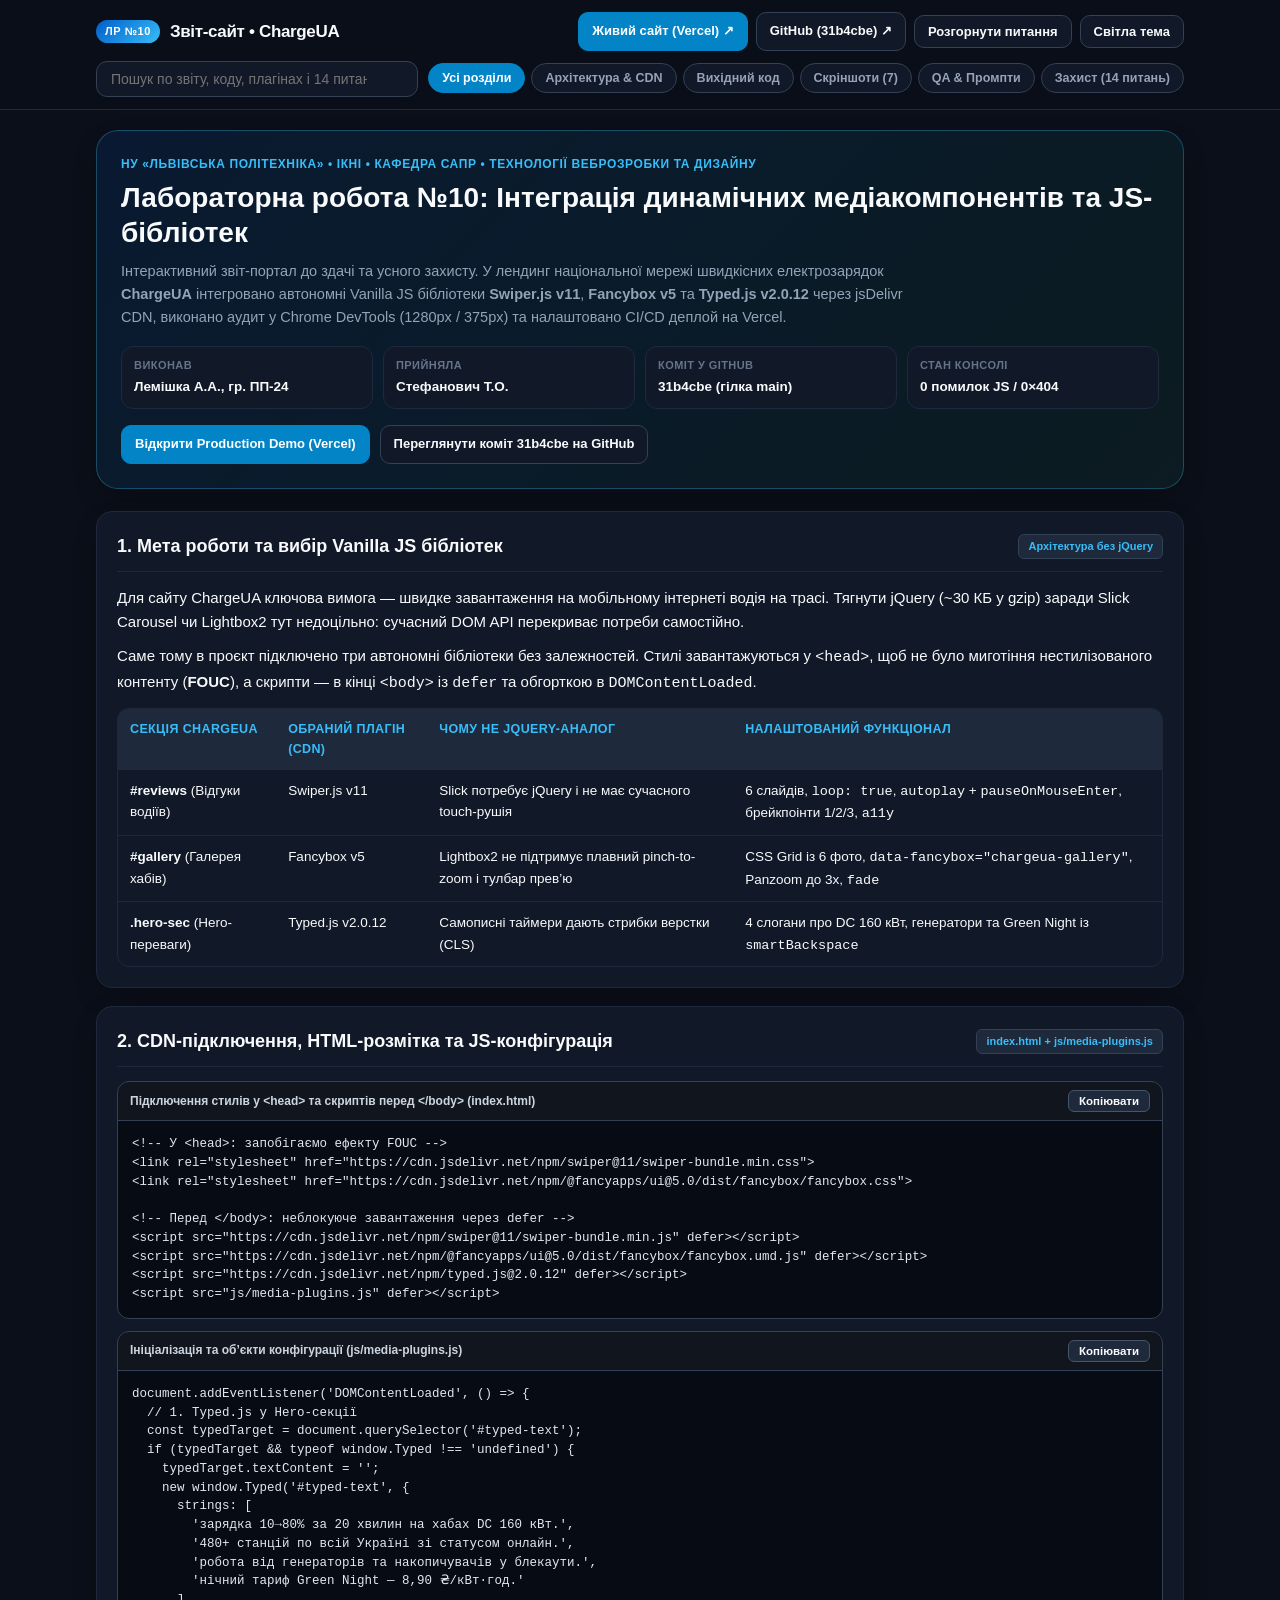
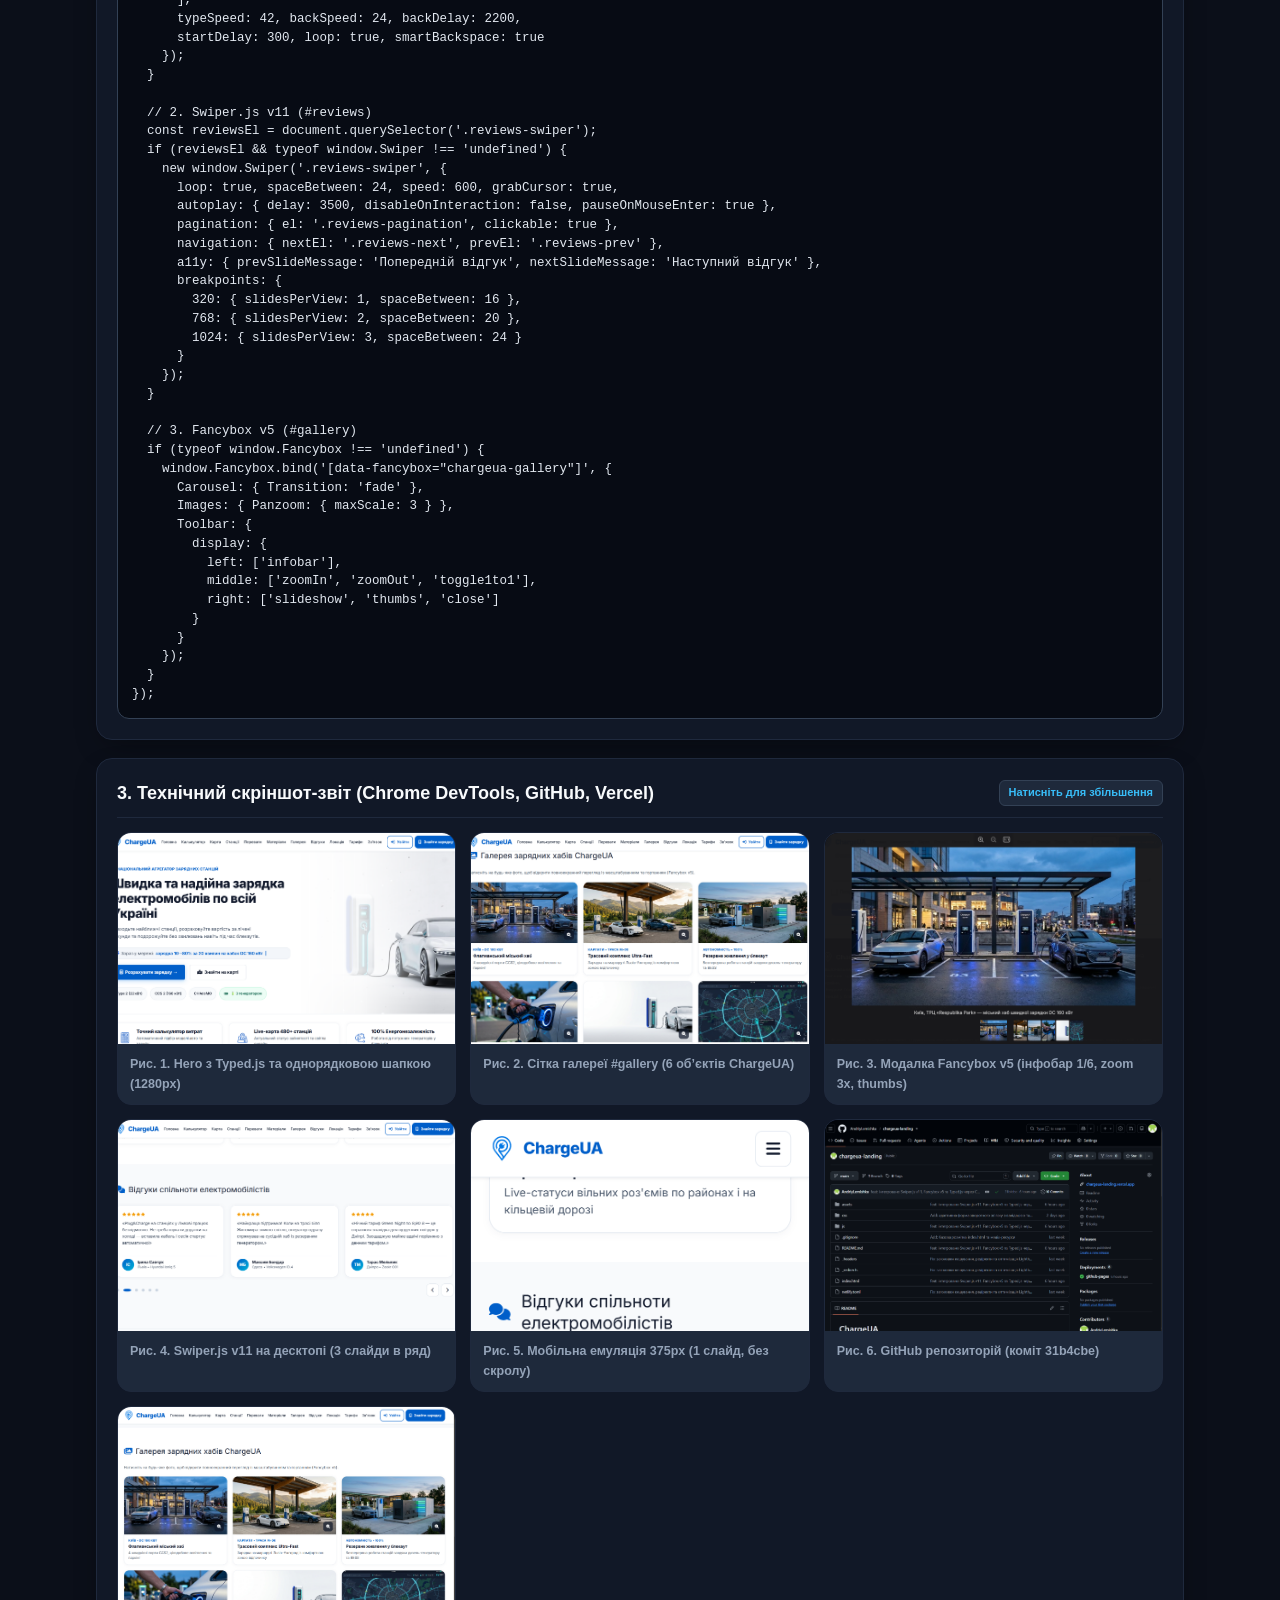
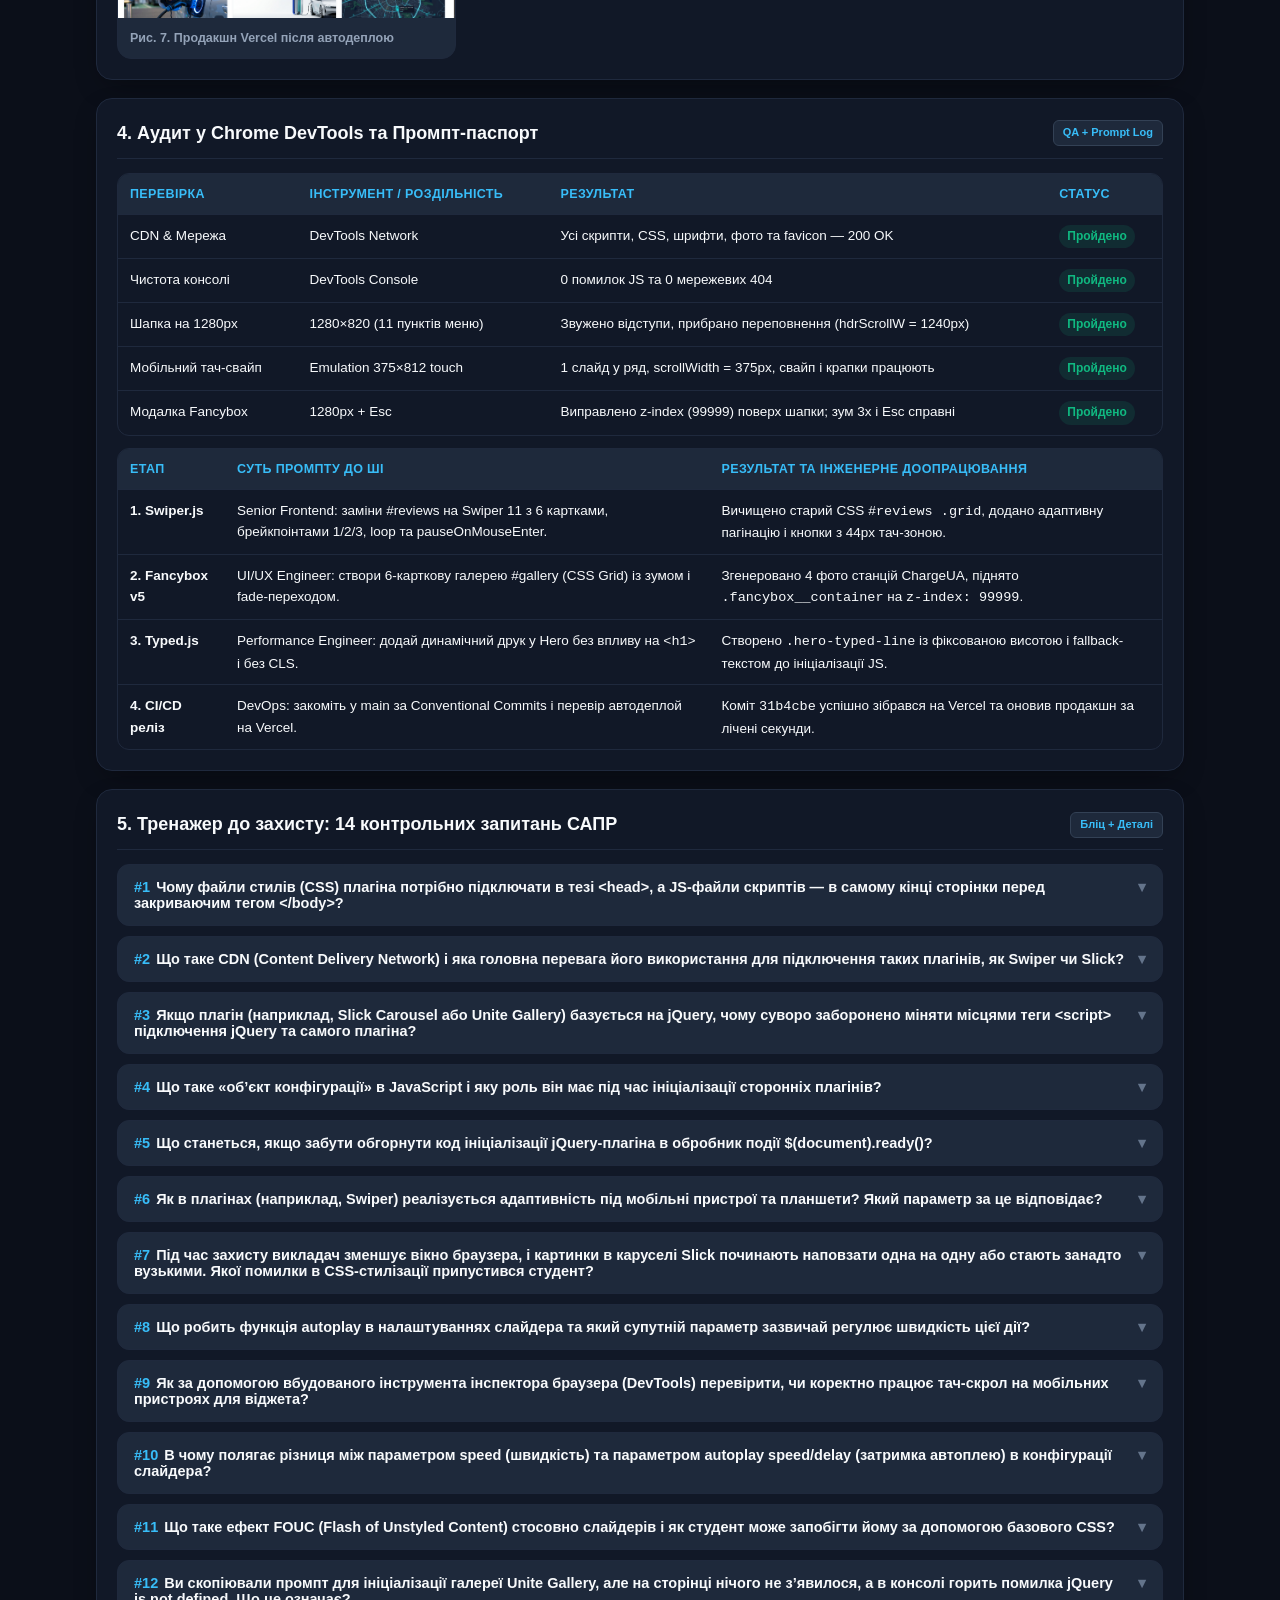
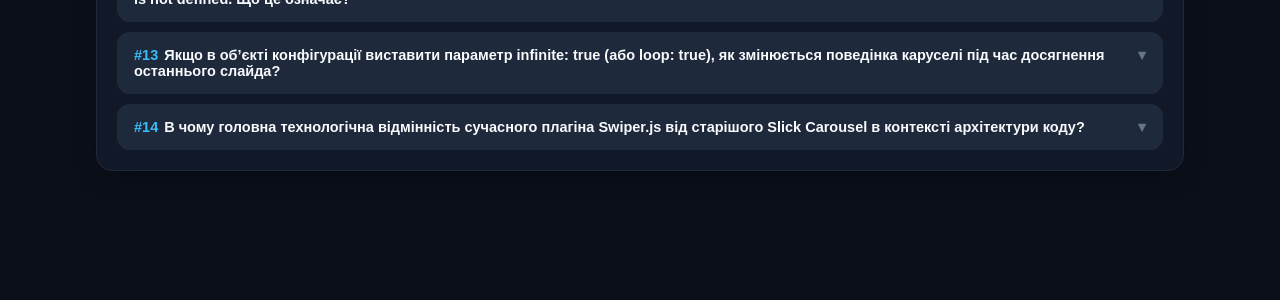
==== lab10-report.html @ f40b5e78 "docs: додано інтерактивний звіт-сайт до ЛР №10 (lab10-report.html)" ====
<!DOCTYPE html>
<html lang="uk" class="dark">
<head>
  <meta charset="UTF-8">
  <meta name="viewport" content="width=device-width, initial-scale=1.0">
  <title>ChargeUA • Звіт-сайт та тренажер до захисту ЛР №10</title>
  <meta name="description" content="Інтерактивний веб-звіт до лабораторної роботи №10 «Інтеграція динамічних медіакомпонентів та JS-бібліотек» (Swiper.js v11, Fancybox v5, Typed.js, Git/Vercel CI/CD).">
  <meta name="theme-color" content="#0b0f19">
  <style>
    :root {
      --bg: #0b0f19;
      --surface: #111827;
      --surface-card: #1e293b;
      --border: #334155;
      --border-light: #1f293d;
      --text: #f8fafc;
      --text-muted: #94a3b8;
      --text-dim: #64748b;
      --primary: #38bdf8;
      --primary-strong: #0284c7;
      --primary-glow: rgba(56, 189, 248, 0.16);
      --accent: #10b981;
      --accent-bg: rgba(16, 185, 129, 0.12);
      --warning: #f59e0b;
      --warning-bg: rgba(245, 158, 11, 0.12);
      --code-bg: #070b14;
      --radius-sm: 10px;
      --radius-md: 16px;
      --radius-lg: 22px;
      --font-sans: "Inter", -apple-system, BlinkMacSystemFont, "Segoe UI", Roboto, Arial, sans-serif;
      --font-mono: ui-monospace, SFMono-Regular, Menlo, Monaco, Consolas, monospace;
      --shadow-card: 0 10px 30px -10px rgba(0, 0, 0, 0.45);
    }

    html.light {
      --bg: #f1f5f9;
      --surface: #ffffff;
      --surface-card: #f8fafc;
      --border: #cbd5e1;
      --border-light: #e2e8f0;
      --text: #0f172a;
      --text-muted: #475569;
      --text-dim: #64748b;
      --primary: #005ec9;
      --primary-strong: #004ba0;
      --primary-glow: rgba(0, 94, 201, 0.12);
      --accent: #059669;
      --accent-bg: rgba(5, 150, 105, 0.1);
      --warning: #b45309;
      --warning-bg: rgba(245, 158, 11, 0.14);
      --code-bg: #0f172a;
      --shadow-card: 0 8px 24px -8px rgba(15, 23, 42, 0.1);
    }

    * { box-sizing: border-box; margin: 0; padding: 0; }

    body {
      font-family: var(--font-sans);
      background: var(--bg);
      color: var(--text);
      line-height: 1.6;
      padding-bottom: 84px;
      transition: background-color 0.25s ease, color 0.25s ease;
      font-size: 15px;
    }

    a { color: var(--primary); text-decoration: none; }
    a:hover { text-decoration: underline; }

    /* TOP STICKY HEADER */
    .topbar {
      position: sticky;
      top: 0;
      z-index: 100;
      background: rgba(11, 15, 25, 0.9);
      backdrop-filter: blur(12px);
      -webkit-backdrop-filter: blur(12px);
      border-bottom: 1px solid var(--border-light);
    }
    html.light .topbar {
      background: rgba(255, 255, 255, 0.92);
    }

    .topbar-inner {
      max-width: 1120px;
      margin: 0 auto;
      padding: 12px 16px;
      display: flex;
      flex-direction: column;
      gap: 10px;
    }

    .topbar-row {
      display: flex;
      align-items: center;
      justify-content: space-between;
      gap: 12px;
      flex-wrap: wrap;
    }

    .brand {
      display: flex;
      align-items: center;
      gap: 10px;
      font-weight: 800;
      font-size: 17px;
      letter-spacing: -0.02em;
    }

    .brand-badge {
      font-size: 11px;
      font-weight: 800;
      text-transform: uppercase;
      letter-spacing: 0.05em;
      padding: 3px 9px;
      border-radius: 999px;
      background: linear-gradient(135deg, #005ec9, #38bdf8);
      color: #fff;
    }

    .topbar-actions {
      display: flex;
      align-items: center;
      gap: 8px;
      flex-wrap: wrap;
    }

    .btn {
      display: inline-flex;
      align-items: center;
      gap: 6px;
      padding: 8px 13px;
      border-radius: 10px;
      font-size: 13px;
      font-weight: 600;
      border: 1px solid var(--border);
      background: var(--surface);
      color: var(--text);
      cursor: pointer;
      transition: transform 0.15s ease, border-color 0.2s ease, background-color 0.2s ease;
    }
    .btn:hover {
      border-color: var(--primary);
      text-decoration: none;
      transform: translateY(-1px);
    }
    .btn-primary {
      background: var(--primary-strong);
      border-color: var(--primary-strong);
      color: #fff;
    }
    .btn-primary:hover {
      background: var(--primary);
      border-color: var(--primary);
      color: #0b0f19;
    }

    /* SEARCH & FILTER BAR */
    .controls-row {
      display: flex;
      gap: 10px;
      align-items: center;
      flex-wrap: wrap;
    }

    .search-wrap {
      position: relative;
      flex: 1;
      min-width: 220px;
    }
    .search-input {
      width: 100%;
      padding: 9px 36px 9px 14px;
      border-radius: 11px;
      border: 1px solid var(--border);
      background: var(--surface);
      color: var(--text);
      font-size: 14px;
      outline: none;
    }
    .search-input:focus {
      border-color: var(--primary);
      box-shadow: 0 0 0 3px var(--primary-glow);
    }
    .search-clear {
      position: absolute;
      right: 8px;
      top: 50%;
      transform: translateY(-50%);
      border: none;
      background: transparent;
      color: var(--text-muted);
      font-size: 16px;
      cursor: pointer;
      padding: 4px 6px;
      display: none;
    }

    .filter-chips {
      display: flex;
      gap: 6px;
      overflow-x: auto;
      padding-bottom: 2px;
      scrollbar-width: none;
    }
    .filter-chips::-webkit-scrollbar { display: none; }

    .chip {
      white-space: nowrap;
      padding: 7px 13px;
      border-radius: 999px;
      border: 1px solid var(--border);
      background: var(--surface);
      color: var(--text-muted);
      font-size: 12.5px;
      font-weight: 600;
      cursor: pointer;
      transition: all 0.2s ease;
    }
    .chip:hover { color: var(--text); border-color: var(--primary); }
    .chip.active {
      background: var(--primary-strong);
      border-color: var(--primary-strong);
      color: #fff;
    }

    /* LAYOUT */
    .container {
      max-width: 1120px;
      margin: 0 auto;
      padding: 20px 16px 40px;
    }

    /* PASSPORT HERO CARD */
    .passport-card {
      background: linear-gradient(135deg, rgba(0, 94, 201, 0.14), rgba(16, 185, 129, 0.08));
      border: 1px solid rgba(56, 189, 248, 0.3);
      border-radius: var(--radius-lg);
      padding: 24px;
      margin-bottom: 22px;
      box-shadow: var(--shadow-card);
    }

    .passport-meta-top {
      font-size: 12px;
      font-weight: 700;
      text-transform: uppercase;
      letter-spacing: 0.05em;
      color: var(--primary);
      margin-bottom: 6px;
    }

    .passport-card h1 {
      font-size: clamp(20px, 3vw, 28px);
      line-height: 1.25;
      margin-bottom: 10px;
    }

    .passport-lead {
      color: var(--text-muted);
      font-size: 14.5px;
      max-width: 820px;
      margin-bottom: 16px;
    }

    .passport-grid {
      display: grid;
      grid-template-columns: repeat(auto-fit, minmax(210px, 1fr));
      gap: 10px;
      margin-bottom: 16px;
    }

    .passport-item {
      background: var(--surface);
      border: 1px solid var(--border-light);
      border-radius: 12px;
      padding: 10px 12px;
    }
    .passport-item span {
      display: block;
      font-size: 11px;
      color: var(--text-dim);
      text-transform: uppercase;
      font-weight: 700;
      letter-spacing: 0.04em;
    }
    .passport-item strong {
      font-size: 13.5px;
      color: var(--text);
    }

    .links-bar {
      display: flex;
      gap: 10px;
      flex-wrap: wrap;
    }

    /* SECTION CARDS */
    .section-block {
      background: var(--surface);
      border: 1px solid var(--border-light);
      border-radius: var(--radius-md);
      padding: 20px;
      margin-bottom: 18px;
      box-shadow: var(--shadow-card);
    }

    .section-header {
      display: flex;
      align-items: center;
      justify-content: space-between;
      gap: 12px;
      flex-wrap: wrap;
      margin-bottom: 14px;
      padding-bottom: 10px;
      border-bottom: 1px solid var(--border-light);
    }

    .section-title {
      font-size: 18px;
      font-weight: 800;
      display: flex;
      align-items: center;
      gap: 8px;
    }

    .section-tag {
      font-size: 11px;
      font-weight: 700;
      padding: 3px 9px;
      border-radius: 6px;
      background: var(--surface-card);
      border: 1px solid var(--border);
      color: var(--primary);
    }

    p + p { margin-top: 10px; }

    /* TABLES */
    .table-wrap {
      overflow-x: auto;
      border: 1px solid var(--border-light);
      border-radius: 12px;
      margin-top: 12px;
    }

    table {
      width: 100%;
      border-collapse: collapse;
      font-size: 13.5px;
      min-width: 580px;
    }
    th, td {
      padding: 10px 12px;
      text-align: left;
      border-bottom: 1px solid var(--border-light);
      vertical-align: top;
    }
    th {
      background: var(--surface-card);
      font-weight: 700;
      color: var(--primary);
      font-size: 12.5px;
      text-transform: uppercase;
      letter-spacing: 0.03em;
    }
    tr:last-child td { border-bottom: none; }

    .status-ok {
      display: inline-block;
      padding: 2px 8px;
      border-radius: 999px;
      background: var(--accent-bg);
      color: var(--accent);
      font-weight: 700;
      font-size: 12px;
      white-space: nowrap;
    }

    /* CODE BOX */
    .code-box {
      background: var(--code-bg);
      border: 1px solid var(--border);
      border-radius: 12px;
      overflow: hidden;
      margin-top: 12px;
    }
    .code-head {
      display: flex;
      align-items: center;
      justify-content: space-between;
      padding: 8px 12px;
      background: rgba(255, 255, 255, 0.04);
      border-bottom: 1px solid var(--border);
      font-size: 12px;
      color: #cbd5e1;
      font-weight: 600;
    }
    .copy-btn {
      border: 1px solid #475569;
      background: #1e293b;
      color: #f8fafc;
      border-radius: 6px;
      padding: 4px 10px;
      font-size: 11.5px;
      font-weight: 600;
      cursor: pointer;
    }
    .copy-btn:hover { background: #334155; }
    pre {
      padding: 14px;
      overflow-x: auto;
      font-family: var(--font-mono);
      font-size: 12.5px;
      line-height: 1.5;
      color: #e2e8f0;
    }

    /* SCREENSHOTS GRID */
    .shots-grid {
      display: grid;
      grid-template-columns: repeat(auto-fit, minmax(260px, 1fr));
      gap: 14px;
      margin-top: 12px;
    }
    .shot-card {
      background: var(--surface-card);
      border: 1px solid var(--border-light);
      border-radius: 14px;
      overflow: hidden;
      cursor: zoom-in;
      transition: transform 0.2s ease, border-color 0.2s ease;
    }
    .shot-card:hover {
      transform: translateY(-3px);
      border-color: var(--primary);
    }
    .shot-thumb {
      aspect-ratio: 16 / 10;
      background: #020617;
      overflow: hidden;
    }
    .shot-thumb img {
      width: 100%;
      height: 100%;
      object-fit: cover;
      object-position: top center;
      display: block;
    }
    .shot-cap {
      padding: 10px 12px;
      font-size: 12.5px;
      color: var(--text-muted);
      font-weight: 600;
    }

    /* ACCORDION Q&A */
    .qa-list {
      display: flex;
      flex-direction: column;
      gap: 10px;
      margin-top: 12px;
    }
    .qa-item {
      background: var(--surface-card);
      border: 1px solid var(--border-light);
      border-radius: 12px;
      overflow: hidden;
    }
    .qa-btn {
      width: 100%;
      text-align: left;
      padding: 14px 16px;
      background: transparent;
      border: none;
      color: var(--text);
      font-size: 14.5px;
      font-weight: 700;
      display: flex;
      justify-content: space-between;
      align-items: flex-start;
      gap: 12px;
      cursor: pointer;
    }
    .qa-num {
      color: var(--primary);
      margin-right: 6px;
    }
    .qa-icon {
      color: var(--text-dim);
      transition: transform 0.2s ease;
      flex-shrink: 0;
    }
    .qa-item.open .qa-icon {
      transform: rotate(180deg);
      color: var(--primary);
    }
    .qa-body {
      display: none;
      padding: 0 16px 14px;
      border-top: 1px solid var(--border-light);
    }
    .qa-item.open .qa-body { display: block; }
    .qa-short {
      margin-top: 10px;
      padding: 10px 12px;
      border-left: 3px solid var(--accent);
      background: var(--accent-bg);
      border-radius: 0 8px 8px 0;
      font-size: 13.5px;
    }
    .qa-short strong {
      display: block;
      font-size: 11px;
      text-transform: uppercase;
      color: var(--accent);
      margin-bottom: 2px;
    }
    .qa-detail {
      margin-top: 8px;
      font-size: 13.5px;
      color: var(--text-muted);
    }

    /* LIGHTBOX MODAL FOR SCREENSHOTS */
    .modal-backdrop {
      position: fixed;
      inset: 0;
      z-index: 9999;
      background: rgba(2, 6, 23, 0.9);
      display: none;
      align-items: center;
      justify-content: center;
      padding: 20px;
    }
    .modal-backdrop.open { display: flex; }
    .modal-content {
      max-width: 1060px;
      width: 100%;
      text-align: center;
    }
    .modal-content img {
      max-width: 100%;
      max-height: 82vh;
      border-radius: 12px;
      border: 1px solid var(--border);
    }
    .modal-caption {
      color: #e2e8f0;
      margin-top: 10px;
      font-size: 14px;
      font-weight: 600;
    }
    .modal-close {
      position: fixed;
      top: 16px;
      right: 20px;
      background: #1e293b;
      color: #fff;
      border: 1px solid #475569;
      border-radius: 10px;
      padding: 8px 14px;
      font-weight: 700;
      cursor: pointer;
    }

    .toast {
      position: fixed;
      bottom: 20px;
      left: 50%;
      transform: translateX(-50%) translateY(20px);
      background: #0f172a;
      color: #f8fafc;
      border: 1px solid var(--primary);
      padding: 10px 18px;
      border-radius: 999px;
      font-size: 13px;
      font-weight: 600;
      opacity: 0;
      pointer-events: none;
      transition: all 0.2s ease;
      z-index: 10000;
    }
    .toast.show { opacity: 1; transform: translateX(-50%) translateY(0); }

    .empty-state {
      display: none;
      text-align: center;
      padding: 36px 16px;
      color: var(--text-muted);
      background: var(--surface);
      border: 1px dashed var(--border);
      border-radius: 16px;
    }
  </style>
</head>
<body>
  <header class="topbar">
    <div class="topbar-inner">
      <div class="topbar-row">
        <div class="brand">
          <span class="brand-badge">ЛР №10</span>
          <span>Звіт-сайт • ChargeUA</span>
        </div>
        <div class="topbar-actions">
          <a class="btn btn-primary" href="https://chargeua-landing.vercel.app/" target="_blank" rel="noopener">Живий сайт (Vercel) ↗</a>
          <a class="btn" href="https://github.com/AndriyLemishka/chargeua-landing" target="_blank" rel="noopener">GitHub (31b4cbe) ↗</a>
          <button type="button" class="btn" id="expandAllBtn">Розгорнути питання</button>
          <button type="button" class="btn" id="themeToggleBtn" aria-label="Перемкнути тему">Світла тема</button>
        </div>
      </div>

      <div class="controls-row">
        <div class="search-wrap">
          <input type="search" id="searchInput" class="search-input" placeholder="Пошук по звіту, коду, плагінах і 14 питаннях до захисту...">
          <button type="button" id="clearSearchBtn" class="search-clear" aria-label="Очистити пошук">✕</button>
        </div>
        <div class="filter-chips" role="tablist" aria-label="Фільтр розділів звіту">
          <button type="button" class="chip active" data-filter="all">Усі розділи</button>
          <button type="button" class="chip" data-filter="architecture">Архітектура & CDN</button>
          <button type="button" class="chip" data-filter="code">Вихідний код</button>
          <button type="button" class="chip" data-filter="screenshots">Скріншоти (7)</button>
          <button type="button" class="chip" data-filter="qa-prompts">QA & Промпти</button>
          <button type="button" class="chip" data-filter="defense">Захист (14 питань)</button>
        </div>
      </div>
    </div>
  </header>

  <main class="container">
    <!-- ПАСПОРТ РОБОТИ -->
    <section class="passport-card">
      <div class="passport-meta-top">НУ «Львівська політехніка» • ІКНІ • Кафедра САПР • Технології веброзробки та дизайну</div>
      <h1>Лабораторна робота №10: Інтеграція динамічних медіакомпонентів та JS-бібліотек</h1>
      <p class="passport-lead">
        Інтерактивний звіт-портал до здачі та усного захисту. У лендинг національної мережі швидкісних електрозарядок <strong>ChargeUA</strong> інтегровано автономні Vanilla JS бібліотеки <strong>Swiper.js v11</strong>, <strong>Fancybox v5</strong> та <strong>Typed.js v2.0.12</strong> через jsDelivr CDN, виконано аудит у Chrome DevTools (1280px / 375px) та налаштовано CI/CD деплой на Vercel.
      </p>
      <div class="passport-grid">
        <div class="passport-item"><span>Виконав</span><strong>Лемішка А.А., гр. ПП-24</strong></div>
        <div class="passport-item"><span>Прийняла</span><strong>Стефанович Т.О.</strong></div>
        <div class="passport-item"><span>Коміт у GitHub</span><strong>31b4cbe (гілка main)</strong></div>
        <div class="passport-item"><span>Стан консолі</span><strong>0 помилок JS / 0×404</strong></div>
      </div>
      <div class="links-bar">
        <a class="btn btn-primary" href="https://chargeua-landing.vercel.app/" target="_blank" rel="noopener">Відкрити Production Demo (Vercel)</a>
        <a class="btn" href="https://github.com/AndriyLemishka/chargeua-landing/commit/31b4cbe" target="_blank" rel="noopener">Переглянути коміт 31b4cbe на GitHub</a>
      </div>
    </section>

    <!-- 1. МЕТА ТА ОБҐРУНТУВАННЯ ПЛАГІНІВ -->
    <section class="section-block report-section" data-cat="architecture">
      <div class="section-header">
        <h2 class="section-title">1. Мета роботи та вибір Vanilla JS бібліотек</h2>
        <span class="section-tag">Архітектура без jQuery</span>
      </div>
      <p>Для сайту ChargeUA ключова вимога — швидке завантаження на мобільному інтернеті водія на трасі. Тягнути jQuery (~30 КБ у gzip) заради Slick Carousel чи Lightbox2 тут недоцільно: сучасний DOM API перекриває потреби самостійно.</p>
      <p>Саме тому в проєкт підключено три автономні бібліотеки без залежностей. Стилі завантажуються у <code>&lt;head&gt;</code>, щоб не було миготіння нестилізованого контенту (<strong>FOUC</strong>), а скрипти — в кінці <code>&lt;body&gt;</code> із <code>defer</code> та обгорткою в <code>DOMContentLoaded</code>.</p>

      <div class="table-wrap">
        <table>
          <thead>
            <tr>
              <th>Секція ChargeUA</th>
              <th>Обраний плагін (CDN)</th>
              <th>Чому не jQuery-аналог</th>
              <th>Налаштований функціонал</th>
            </tr>
          </thead>
          <tbody>
            <tr>
              <td><strong>#reviews</strong> (Відгуки водіїв)</td>
              <td>Swiper.js v11</td>
              <td>Slick потребує jQuery і не має сучасного touch-рушія</td>
              <td>6 слайдів, <code>loop: true</code>, <code>autoplay</code> + <code>pauseOnMouseEnter</code>, брейкпоінти 1/2/3, <code>a11y</code></td>
            </tr>
            <tr>
              <td><strong>#gallery</strong> (Галерея хабів)</td>
              <td>Fancybox v5</td>
              <td>Lightbox2 не підтримує плавний pinch-to-zoom і тулбар прев’ю</td>
              <td>CSS Grid із 6 фото, <code>data-fancybox="chargeua-gallery"</code>, Panzoom до 3x, <code>fade</code></td>
            </tr>
            <tr>
              <td><strong>.hero-sec</strong> (Hero-переваги)</td>
              <td>Typed.js v2.0.12</td>
              <td>Самописні таймери дають стрибки верстки (CLS)</td>
              <td>4 слогани про DC 160 кВт, генератори та Green Night із <code>smartBackspace</code></td>
            </tr>
          </tbody>
        </table>
      </div>
    </section>

    <!-- 2. ВИХІДНИЙ КОД ТА КОНФІГУРАЦІЯ -->
    <section class="section-block report-section" data-cat="code">
      <div class="section-header">
        <h2 class="section-title">2. CDN-підключення, HTML-розмітка та JS-конфігурація</h2>
        <span class="section-tag">index.html + js/media-plugins.js</span>
      </div>

      <div class="code-box">
        <div class="code-head">
          <span>Підключення стилів у &lt;head&gt; та скриптів перед &lt;/body&gt; (index.html)</span>
          <button type="button" class="copy-btn" onclick="copyCode(this)">Копіювати</button>
        </div>
        <pre><code>&lt;!-- У &lt;head&gt;: запобігаємо ефекту FOUC --&gt;
&lt;link rel="stylesheet" href="https://cdn.jsdelivr.net/npm/swiper@11/swiper-bundle.min.css"&gt;
&lt;link rel="stylesheet" href="https://cdn.jsdelivr.net/npm/@fancyapps/ui@5.0/dist/fancybox/fancybox.css"&gt;

&lt;!-- Перед &lt;/body&gt;: неблокуюче завантаження через defer --&gt;
&lt;script src="https://cdn.jsdelivr.net/npm/swiper@11/swiper-bundle.min.js" defer&gt;&lt;/script&gt;
&lt;script src="https://cdn.jsdelivr.net/npm/@fancyapps/ui@5.0/dist/fancybox/fancybox.umd.js" defer&gt;&lt;/script&gt;
&lt;script src="https://cdn.jsdelivr.net/npm/typed.js@2.0.12" defer&gt;&lt;/script&gt;
&lt;script src="js/media-plugins.js" defer&gt;&lt;/script&gt;</code></pre>
      </div>

      <div class="code-box">
        <div class="code-head">
          <span>Ініціалізація та об’єкти конфігурації (js/media-plugins.js)</span>
          <button type="button" class="copy-btn" onclick="copyCode(this)">Копіювати</button>
        </div>
        <pre><code>document.addEventListener('DOMContentLoaded', () =&gt; {
  // 1. Typed.js у Hero-секції
  const typedTarget = document.querySelector('#typed-text');
  if (typedTarget && typeof window.Typed !== 'undefined') {
    typedTarget.textContent = '';
    new window.Typed('#typed-text', {
      strings: [
        'зарядка 10→80% за 20 хвилин на хабах DC 160 кВт.',
        '480+ станцій по всій Україні зі статусом онлайн.',
        'робота від генераторів та накопичувачів у блекаути.',
        'нічний тариф Green Night — 8,90 ₴/кВт·год.'
      ],
      typeSpeed: 42, backSpeed: 24, backDelay: 2200,
      startDelay: 300, loop: true, smartBackspace: true
    });
  }

  // 2. Swiper.js v11 (#reviews)
  const reviewsEl = document.querySelector('.reviews-swiper');
  if (reviewsEl && typeof window.Swiper !== 'undefined') {
    new window.Swiper('.reviews-swiper', {
      loop: true, spaceBetween: 24, speed: 600, grabCursor: true,
      autoplay: { delay: 3500, disableOnInteraction: false, pauseOnMouseEnter: true },
      pagination: { el: '.reviews-pagination', clickable: true },
      navigation: { nextEl: '.reviews-next', prevEl: '.reviews-prev' },
      a11y: { prevSlideMessage: 'Попередній відгук', nextSlideMessage: 'Наступний відгук' },
      breakpoints: {
        320: { slidesPerView: 1, spaceBetween: 16 },
        768: { slidesPerView: 2, spaceBetween: 20 },
        1024: { slidesPerView: 3, spaceBetween: 24 }
      }
    });
  }

  // 3. Fancybox v5 (#gallery)
  if (typeof window.Fancybox !== 'undefined') {
    window.Fancybox.bind('[data-fancybox="chargeua-gallery"]', {
      Carousel: { Transition: 'fade' },
      Images: { Panzoom: { maxScale: 3 } },
      Toolbar: {
        display: {
          left: ['infobar'],
          middle: ['zoomIn', 'zoomOut', 'toggle1to1'],
          right: ['slideshow', 'thumbs', 'close']
        }
      }
    });
  }
});</code></pre>
      </div>
    </section>

    <!-- 3. ГАЛЕРЕЯ СКРІНШОТІВ -->
    <section class="section-block report-section" data-cat="screenshots">
      <div class="section-header">
        <h2 class="section-title">3. Технічний скріншот-звіт (Chrome DevTools, GitHub, Vercel)</h2>
        <span class="section-tag">Натисніть для збільшення</span>
      </div>
      <div class="shots-grid">
        <figure class="shot-card" onclick="openLightbox('assets/lab10-report/01_hero_typedjs_desktop.png', 'Рис. 1. Hero-секція з Typed.js та 11-пунктною однорядковою навігацією (1280px)')">
          <div class="shot-thumb"><img src="assets/lab10-report/01_hero_typedjs_desktop.png" alt="Hero-секція з Typed.js" loading="lazy"></div>
          <figcaption class="shot-cap">Рис. 1. Hero з Typed.js та однорядковою шапкою (1280px)</figcaption>
        </figure>
        <figure class="shot-card" onclick="openLightbox('assets/lab10-report/02_gallery_fancybox_grid.png', 'Рис. 2. Нова секція #gallery: 3-колонкова CSS Grid сітка з 6 об’єктами ChargeUA')">
          <div class="shot-thumb"><img src="assets/lab10-report/02_gallery_fancybox_grid.png" alt="Галерея CSS Grid" loading="lazy"></div>
          <figcaption class="shot-cap">Рис. 2. Сітка галереї #gallery (6 об’єктів ChargeUA)</figcaption>
        </figure>
        <figure class="shot-card" onclick="openLightbox('assets/lab10-report/03_fancybox_modal_zoom.png', 'Рис. 3. Активне модальне вікно Fancybox v5 з тулбаром масштабування і прев’ю')">
          <div class="shot-thumb"><img src="assets/lab10-report/03_fancybox_modal_zoom.png" alt="Модалка Fancybox v5" loading="lazy"></div>
          <figcaption class="shot-cap">Рис. 3. Модалка Fancybox v5 (інфобар 1/6, zoom 3x, thumbs)</figcaption>
        </figure>
        <figure class="shot-card" onclick="openLightbox('assets/lab10-report/04_reviews_swiper_desktop.png', 'Рис. 4. Десктопний слайдер Swiper.js v11 (3 картки в ряд, автоплей, пагінація)')">
          <div class="shot-thumb"><img src="assets/lab10-report/04_reviews_swiper_desktop.png" alt="Слайдер Swiper десктоп" loading="lazy"></div>
          <figcaption class="shot-cap">Рис. 4. Swiper.js v11 на десктопі (3 слайди в ряд)</figcaption>
        </figure>
        <figure class="shot-card" onclick="openLightbox('assets/lab10-report/05_reviews_mobile_375px.png', 'Рис. 5. Мобільна емуляція 375×812px у Chrome DevTools: 1 слайд, scrollWidth = 375px')">
          <div class="shot-thumb"><img src="assets/lab10-report/05_reviews_mobile_375px.png" alt="Слайдер Swiper мобільний" loading="lazy"></div>
          <figcaption class="shot-cap">Рис. 5. Мобільна емуляція 375px (1 слайд, без скролу)</figcaption>
        </figure>
        <figure class="shot-card" onclick="openLightbox('assets/lab10-report/06_github_repo_lab10.png', 'Рис. 6. Публічний репозиторій на GitHub із комітом 31b4cbe та статусом перевірки')">
          <div class="shot-thumb"><img src="assets/lab10-report/06_github_repo_lab10.png" alt="GitHub репозиторій" loading="lazy"></div>
          <figcaption class="shot-cap">Рис. 6. GitHub репозиторій (коміт 31b4cbe)</figcaption>
        </figure>
        <figure class="shot-card" onclick="openLightbox('assets/lab10-report/07_vercel_live_demo.png', 'Рис. 7. Продакшн-сайт на Vercel (https://chargeua-landing.vercel.app/) після CI/CD')">
          <div class="shot-thumb"><img src="assets/lab10-report/07_vercel_live_demo.png" alt="Живий сайт Vercel" loading="lazy"></div>
          <figcaption class="shot-cap">Рис. 7. Продакшн Vercel після автодеплою</figcaption>
        </figure>
      </div>
    </section>

    <!-- 4. QA ТАБЛИЦЯ ТА ПРОМПТ-ПАСПОРТ -->
    <section class="section-block report-section" data-cat="qa-prompts">
      <div class="section-header">
        <h2 class="section-title">4. Аудит у Chrome DevTools та Промпт-паспорт</h2>
        <span class="section-tag">QA + Prompt Log</span>
      </div>

      <div class="table-wrap">
        <table>
          <thead>
            <tr>
              <th>Перевірка</th>
              <th>Інструмент / Роздільність</th>
              <th>Результат</th>
              <th>Статус</th>
            </tr>
          </thead>
          <tbody>
            <tr>
              <td>CDN & Мережа</td>
              <td>DevTools Network</td>
              <td>Усі скрипти, CSS, шрифти, фото та favicon — 200 OK</td>
              <td><span class="status-ok">Пройдено</span></td>
            </tr>
            <tr>
              <td>Чистота консолі</td>
              <td>DevTools Console</td>
              <td>0 помилок JS та 0 мережевих 404</td>
              <td><span class="status-ok">Пройдено</span></td>
            </tr>
            <tr>
              <td>Шапка на 1280px</td>
              <td>1280×820 (11 пунктів меню)</td>
              <td>Звужено відступи, прибрано переповнення (hdrScrollW = 1240px)</td>
              <td><span class="status-ok">Пройдено</span></td>
            </tr>
            <tr>
              <td>Мобільний тач-свайп</td>
              <td>Emulation 375×812 touch</td>
              <td>1 слайд у ряд, scrollWidth = 375px, свайп і крапки працюють</td>
              <td><span class="status-ok">Пройдено</span></td>
            </tr>
            <tr>
              <td>Модалка Fancybox</td>
              <td>1280px + Esc</td>
              <td>Виправлено z-index (99999) поверх шапки; зум 3x і Esc справні</td>
              <td><span class="status-ok">Пройдено</span></td>
            </tr>
          </tbody>
        </table>
      </div>

      <div class="table-wrap">
        <table>
          <thead>
            <tr>
              <th>Етап</th>
              <th>Суть промпту до ШІ</th>
              <th>Результат та інженерне доопрацювання</th>
            </tr>
          </thead>
          <tbody>
            <tr>
              <td><strong>1. Swiper.js</strong></td>
              <td>Senior Frontend: заміни #reviews на Swiper 11 з 6 картками, брейкпоінтами 1/2/3, loop та pauseOnMouseEnter.</td>
              <td>Вичищено старий CSS <code>#reviews .grid</code>, додано адаптивну пагінацію і кнопки з 44px тач-зоною.</td>
            </tr>
            <tr>
              <td><strong>2. Fancybox v5</strong></td>
              <td>UI/UX Engineer: створи 6-карткову галерею #gallery (CSS Grid) із зумом і fade-переходом.</td>
              <td>Згенеровано 4 фото станцій ChargeUA, піднято <code>.fancybox__container</code> на <code>z-index: 99999</code>.</td>
            </tr>
            <tr>
              <td><strong>3. Typed.js</strong></td>
              <td>Performance Engineer: додай динамічний друк у Hero без впливу на <code>&lt;h1&gt;</code> і без CLS.</td>
              <td>Створено <code>.hero-typed-line</code> із фіксованою висотою і fallback-текстом до ініціалізації JS.</td>
            </tr>
            <tr>
              <td><strong>4. CI/CD реліз</strong></td>
              <td>DevOps: закоміть у main за Conventional Commits і перевір автодеплой на Vercel.</td>
              <td>Коміт <code>31b4cbe</code> успішно зібрався на Vercel та оновив продакшн за лічені секунди.</td>
            </tr>
          </tbody>
        </table>
      </div>
    </section>

    <!-- 5. 14 КОНТРОЛЬНИХ ЗАПИТАНЬ ДО ЗАХИСТУ -->
    <section class="section-block report-section" data-cat="defense">
      <div class="section-header">
        <h2 class="section-title">5. Тренажер до захисту: 14 контрольних запитань САПР</h2>
        <span class="section-tag">Бліц + Деталі</span>
      </div>
      <div class="qa-list" id="qaList"></div>
    </section>

    <div class="empty-state" id="emptyState">
      За вашим пошуковим запитом збігів не знайдено. Очистіть поле пошуку або оберіть вкладку «Усі розділи».
    </div>
  </main>

  <!-- МОДАЛКА ДЛЯ СКРІНШОТІВ -->
  <div class="modal-backdrop" id="imgModal" role="dialog" aria-modal="true" aria-labelledby="modalCaption">
    <button type="button" class="modal-close" id="closeModalBtn">Закрити (Esc)</button>
    <div class="modal-content">
      <img id="modalImg" src="" alt="">
      <p class="modal-caption" id="modalCaption"></p>
    </div>
  </div>

  <div class="toast" id="toast">Скопійовано!</div>

  <script>
    const qaData = [
      {
        q: "Чому файли стилів (CSS) плагіна потрібно підключати в тезі <head>, а JS-файли скриптів — в самому кінці сторінки перед закриваючим тегом </body>?",
        short: "CSS у <head> потрібен, щоб браузер одразу знав геометрію слайдів і прихованих вікон до малювання (без FOUC). JS у кінці <body> (або з defer) не блокує побудову HTML-сторінки.",
        detail: "Якщо винести CSS вниз, користувач побачить на мить розсипані картинки. А важкий <script> у <head> без defer змушує парсер HTML зупинятися, доки файл не скачається й не виконається."
      },
      {
        q: "Що таке CDN (Content Delivery Network) і яка головна перевага його використання для підключення таких плагінів, як Swiper чи Slick?",
        short: "Географічно розподілена мережа серверів. Бібліотека завантажується з найближчого до користувача вузла, знімає навантаження з нашого хостингу й часто вже є в кеші браузера.",
        detail: "У нашій роботі ми використали jsDelivr CDN для Swiper.js v11, Fancybox v5 та Typed.js."
      },
      {
        q: "Якщо плагін (наприклад, Slick Carousel або Unite Gallery) базується на jQuery, чому суворо заборонено міняти місцями теги <script> підключення jQuery та самого плагіна?",
        short: "Скрипти виконуються послідовно. Якщо Slick завантажиться першим, він спробує розширити об’єкт $ / jQuery, якого ще не існує, і впаде з помилкою ReferenceError.",
        detail: "Залежності завжди йдуть вище в HTML-документі, ніж плагіни, які їх викликають."
      },
      {
        q: "Що таке «об’єкт конфігурації» в JavaScript і яку роль він має під час ініціалізації сторонніх плагінів?",
        short: "Це JS-об’єкт формату { ключ: значення }, який передається в конструктор плагіна (наприклад, new Swiper('.reviews-swiper', { loop: true, speed: 600 })) і змінює поведінку без правки коду бібліотеки.",
        detail: "У js/media-plugins.js через об’єкти конфігурації ми налаштували автоплей, брейкпоінти, Panzoom та швидкість друку."
      },
      {
        q: "Що станеться, якщо забути обгорнути код ініціалізації jQuery-плагіна в обробник події $(document).ready()?",
        short: "Якщо скрипт запуститься до побудови DOM-дерева, селектор поверне порожню колекцію елементів і віджет просто не запрацює.",
        detail: "Для сучасного Vanilla JS аналогом виступає document.addEventListener('DOMContentLoaded', () => { ... })."
      },
      {
        q: "Як в плагінах (наприклад, Swiper) реалізується адаптивність під мобільні пристрої та планшети? Який параметр за це відповідає?",
        short: "Через властивість breakpoints у конфігурації за принципом Mobile First: 320: { slidesPerView: 1 }, 768: { slidesPerView: 2 }, 1024: { slidesPerView: 3 }.",
        detail: "Кожен поріг у пікселях задає кількість видимих карток і відступ spaceBetween для відповідного розміру екрана."
      },
      {
        q: "Під час захисту викладач зменшує вікно браузера, і картинки в каруселі Slick починають наповзати одна на одну або стають занадто вузькими. Якої помилки в CSS-стилізації припустився студент?",
        short: "Задана жорстка фіксована ширина в px, бракує max-width: 100%, або зовнішні стилі (.grid) перебили системну геометрію слайдів.",
        detail: "З цим ми зіткнулись при рефакторингу ChargeUA: довелось прибрати старе мобільне правило #reviews .grid, щоб Swiper сам керував шириною .swiper-slide."
      },
      {
        q: "Що робить функція autoplay в налаштуваннях слайдера та який супутній параметр зазвичай регулює швидкість цієї дії?",
        short: "Autoplay автоматично перегортає слайди без кліку. Паузу між перемиканнями задає параметр delay у Swiper (3500 мс) або autoplaySpeed у Slick.",
        detail: "Для зручного читання відгуків у ChargeUA ми додатково увімкнули pauseOnMouseEnter: true."
      },
      {
        q: "Як за допомогою вбудованого інструмента інспектора браузера (DevTools) перевірити, чи коректно працює тач-скрол на мобільних пристроях для віджета?",
        short: "Увімкнути Toggle Device Toolbar (Ctrl+Shift+M), обрати ширину 375px — курсор стане сенсорним колом для перевірки свайпів, а в Console перевірити document.documentElement.scrollWidth === 375.",
        detail: "На скріншоті Рис. 5 підтверджено, що при 375×812px відображається 1 картка без горизонтального скролу."
      },
      {
        q: "В чому полягає різниця між параметром speed (швидкість) та параметром autoplay speed/delay (затримка автоплею) в конфігурації слайдера?",
        short: "speed — тривалість самого переходу анімації (600 мс), а autoplay.delay — час нерухомого показу слайда перед наступним кроком (3500 мс).",
        detail: "Збільшення speed робить анімацію повільнішою, а збільшення delay дає користувачу більше часу прочитати картку."
      },
      {
        q: "Що таке ефект FOUC (Flash of Unstyled Content) стосовно слайдерів і як студент може запобігти йому за допомогою базового CSS?",
        short: "Коротке миготіння нестилізованої верстки до застосування CSS/JS. Лікується підключенням стилів у <head>, overflow: hidden та фіксацією min-height контейнера.",
        detail: "Для Typed.js ми додатково задали min-height для .hero-typed-line та початковий текст усередині тегу."
      },
      {
        q: "Ви скопіювали промпт для ініціалізації галереї Unite Gallery, але на сторінці нічого не з’явилося, а в консолі горить помилка jQuery is not defined. Що це означає?",
        short: "Бібліотека jQuery або взагалі не підключена, або її тег <script> стоїть нижче за скрипт самого плагіна.",
        detail: "Браузер виконує код згори вниз — на момент запуску Unite Gallery глобальна змінна jQuery ще відсутня."
      },
      {
        q: "Якщо в об’єкті конфігурації виставити параметр infinite: true (або loop: true), як змінюється поведінка каруселі під час досягнення останнього слайда?",
        short: "Карусель зациклюється: після останнього слайда користувач безшовно переходить на перший, а не впирається в глухий край.",
        detail: "Технічно плагін створює клоновані слайди на краях доріжки, тому перехід виглядає безперервним."
      },
      {
        q: "В чому головна технологічна відмінність сучасного плагіна Swiper.js від старішого Slick Carousel в контексті архітектури коду?",
        short: "Swiper.js написаний на модульному Vanilla JS (ES6+) без jQuery, використовує CSS3 3D-трансформації з GPU-прискоренням та нативні Pointer/Touch події.",
        detail: "Slick Carousel архітектурно прив’язаний до jQuery, тому в нових проєктах без legacy-залежностей він програє за вагою й продуктивністю."
      }
    ];

    const qaList = document.getElementById('qaList');
    qaData.forEach((item, idx) => {
      const el = document.createElement('article');
      el.className = 'qa-item';
      el.innerHTML = `
        <button type="button" class="qa-btn" aria-expanded="false">
          <span><span class="qa-num">#${idx + 1}</span>${item.q.replace(/</g, '&lt;').replace(/>/g, '&gt;')}</span>
          <span class="qa-icon" aria-hidden="true">▾</span>
        </button>
        <div class="qa-body">
          <div class="qa-short">
            <strong>Бліц-відповідь для захисту</strong>
            ${item.short.replace(/</g, '&lt;').replace(/>/g, '&gt;')}
          </div>
          <p class="qa-detail">${item.detail.replace(/</g, '&lt;').replace(/>/g, '&gt;')}</p>
        </div>
      `;
      const btn = el.querySelector('.qa-btn');
      btn.addEventListener('click', () => {
        const isOpen = el.classList.toggle('open');
        btn.setAttribute('aria-expanded', String(isOpen));
      });
      qaList.appendChild(el);
    });

    // Тема Dark / Light
    const htmlEl = document.documentElement;
    const themeBtn = document.getElementById('themeToggleBtn');
    themeBtn.addEventListener('click', () => {
      const isLight = htmlEl.classList.toggle('light');
      htmlEl.classList.toggle('dark', !isLight);
      themeBtn.textContent = isLight ? 'Темна тема' : 'Світла тема';
    });

    // Розгорнути / згорнути всі питання
    const expandAllBtn = document.getElementById('expandAllBtn');
    let allOpen = false;
    expandAllBtn.addEventListener('click', () => {
      allOpen = !allOpen;
      document.querySelectorAll('.qa-item').forEach(item => {
        item.classList.toggle('open', allOpen);
        item.querySelector('.qa-btn').setAttribute('aria-expanded', String(allOpen));
      });
      expandAllBtn.textContent = allOpen ? 'Згорнути питання' : 'Розгорнути питання';
    });

    // Фільтри та пошук
    const chips = document.querySelectorAll('.chip');
    const sections = document.querySelectorAll('.report-section');
    const searchInput = document.getElementById('searchInput');
    const clearSearchBtn = document.getElementById('clearSearchBtn');
    const emptyState = document.getElementById('emptyState');
    let activeFilter = 'all';

    function applyFilters() {
      const q = searchInput.value.trim().toLowerCase();
      clearSearchBtn.style.display = q ? 'block' : 'none';
      let visibleSections = 0;

      sections.forEach(sec => {
        const cat = sec.dataset.cat;
        const matchesCat = activeFilter === 'all' || cat === activeFilter;

        if (!matchesCat) {
          sec.style.display = 'none';
          return;
        }

        if (!q) {
          sec.style.display = 'block';
          if (cat === 'defense') {
            sec.querySelectorAll('.qa-item').forEach(i => { i.style.display = 'block'; });
          }
          visibleSections++;
          return;
        }

        if (cat === 'defense') {
          let qaHits = 0;
          sec.querySelectorAll('.qa-item').forEach(item => {
            const hit = item.textContent.toLowerCase().includes(q);
            item.style.display = hit ? 'block' : 'none';
            if (hit) {
              item.classList.add('open');
              item.querySelector('.qa-btn').setAttribute('aria-expanded', 'true');
              qaHits++;
            }
          });
          sec.style.display = qaHits > 0 ? 'block' : 'none';
          if (qaHits > 0) visibleSections++;
        } else {
          const hit = sec.textContent.toLowerCase().includes(q);
          sec.style.display = hit ? 'block' : 'none';
          if (hit) visibleSections++;
        }
      });

      emptyState.style.display = visibleSections === 0 ? 'block' : 'none';
    }

    chips.forEach(chip => {
      chip.addEventListener('click', () => {
        chips.forEach(c => c.classList.remove('active'));
        chip.classList.add('active');
        activeFilter = chip.dataset.filter;
        applyFilters();
      });
    });

    searchInput.addEventListener('input', applyFilters);
    clearSearchBtn.addEventListener('click', () => {
      searchInput.value = '';
      applyFilters();
      searchInput.focus();
    });

    // Модалка скріншотів
    const modal = document.getElementById('imgModal');
    const modalImg = document.getElementById('modalImg');
    const modalCap = document.getElementById('modalCaption');
    const closeModalBtn = document.getElementById('closeModalBtn');

    window.openLightbox = function(src, caption) {
      modalImg.src = src;
      modalImg.alt = caption;
      modalCap.textContent = caption;
      modal.classList.add('open');
    };
    function closeLightbox() { modal.classList.remove('open'); }
    closeModalBtn.addEventListener('click', closeLightbox);
    modal.addEventListener('click', (e) => { if (e.target === modal) closeLightbox(); });
    document.addEventListener('keydown', (e) => { if (e.key === 'Escape') closeLightbox(); });

    // Копіювання коду
    const toast = document.getElementById('toast');
    let toastTimer;
    window.copyCode = function(btn) {
      const code = btn.closest('.code-box').querySelector('code').innerText;
      navigator.clipboard.writeText(code).then(() => {
        btn.textContent = '✓ Скопійовано';
        setTimeout(() => { btn.textContent = 'Копіювати'; }, 1800);
        clearTimeout(toastTimer);
        toast.classList.add('show');
        toastTimer = setTimeout(() => toast.classList.remove('show'), 2000);
      });
    };
  </script>
</body>
</html>
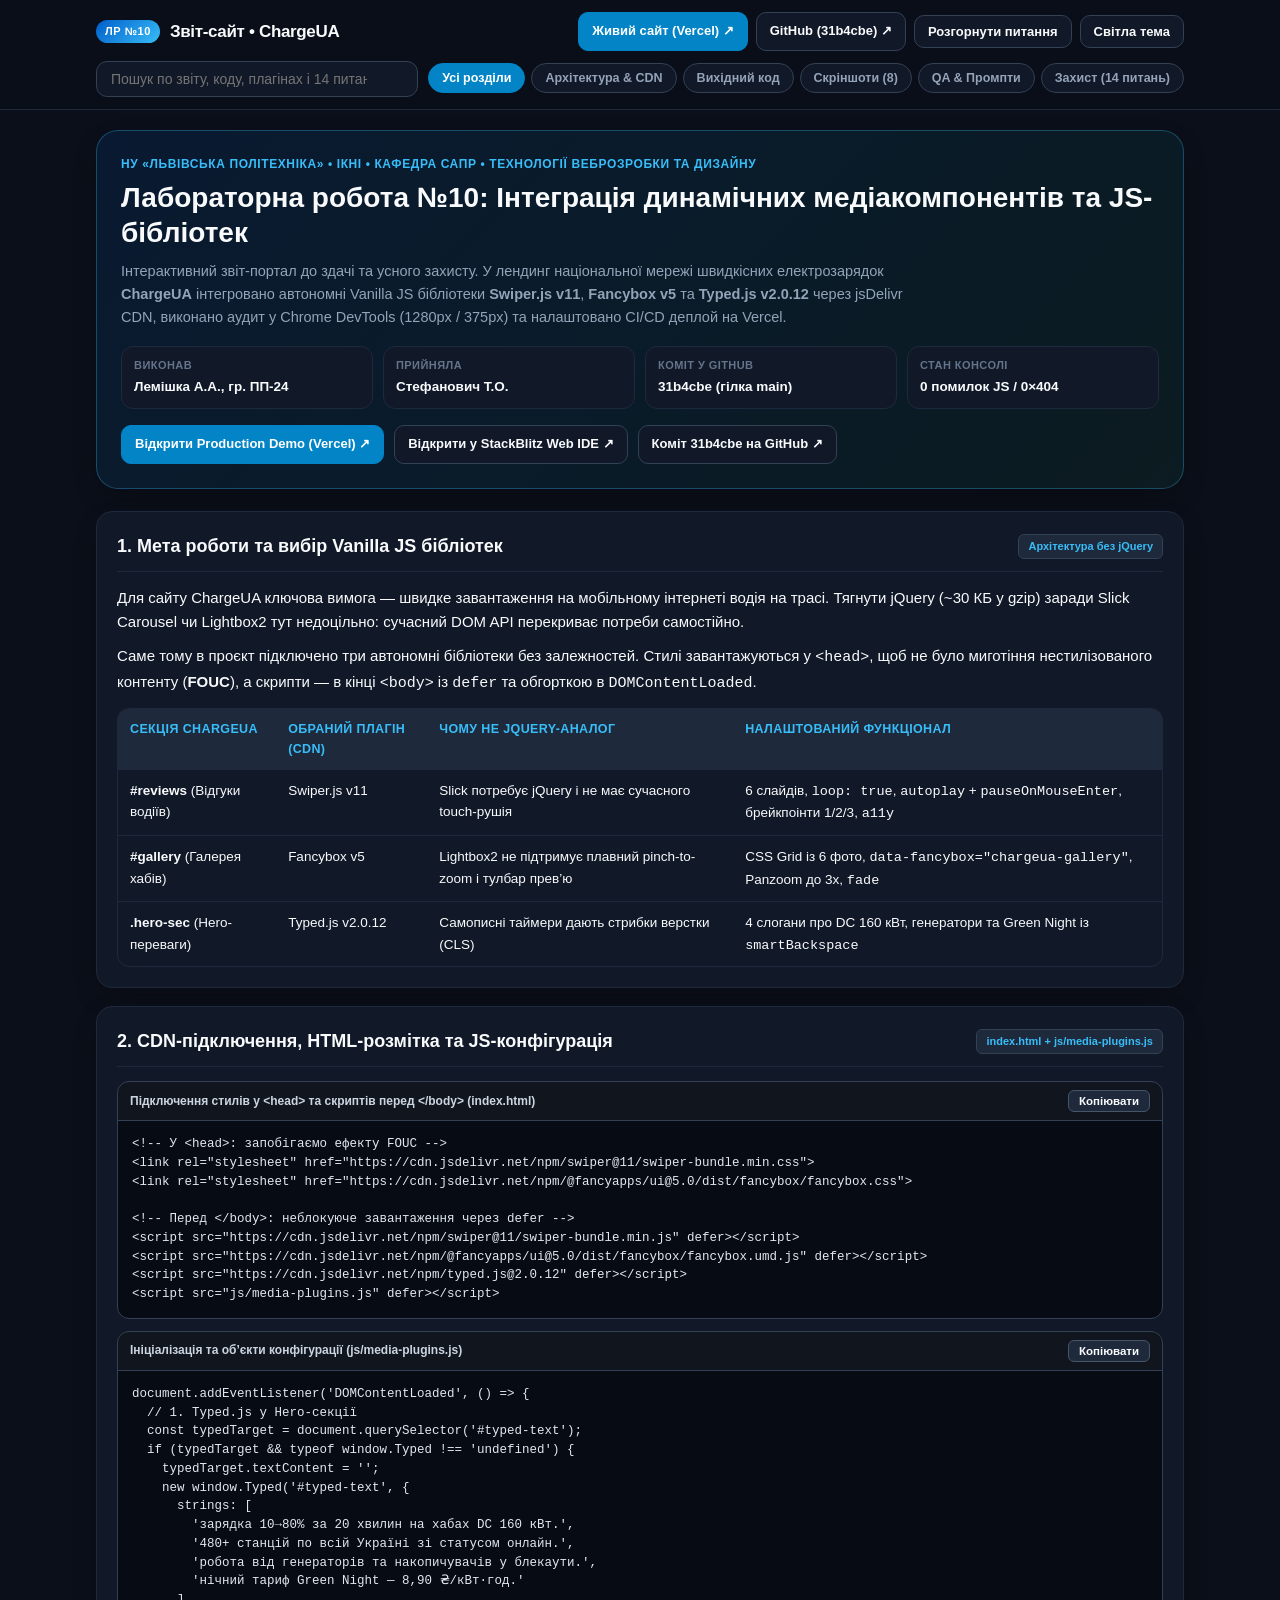
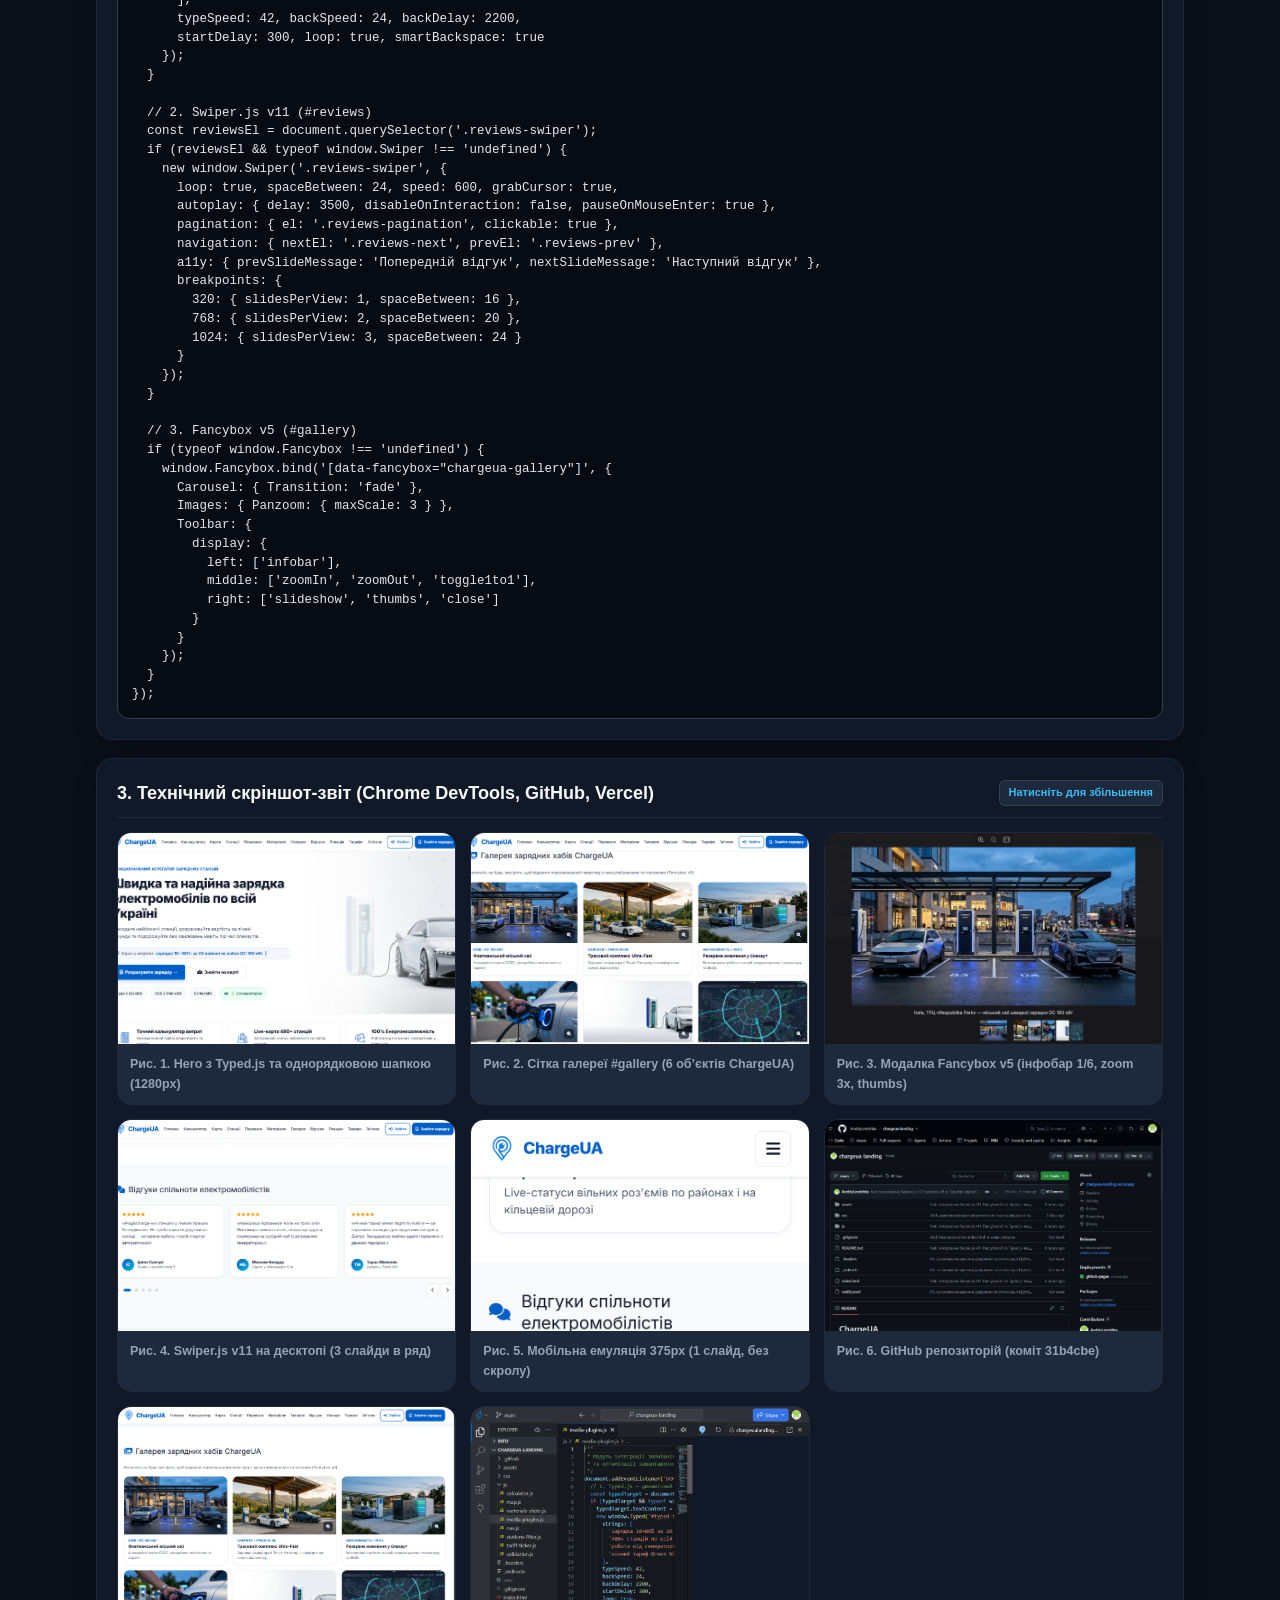
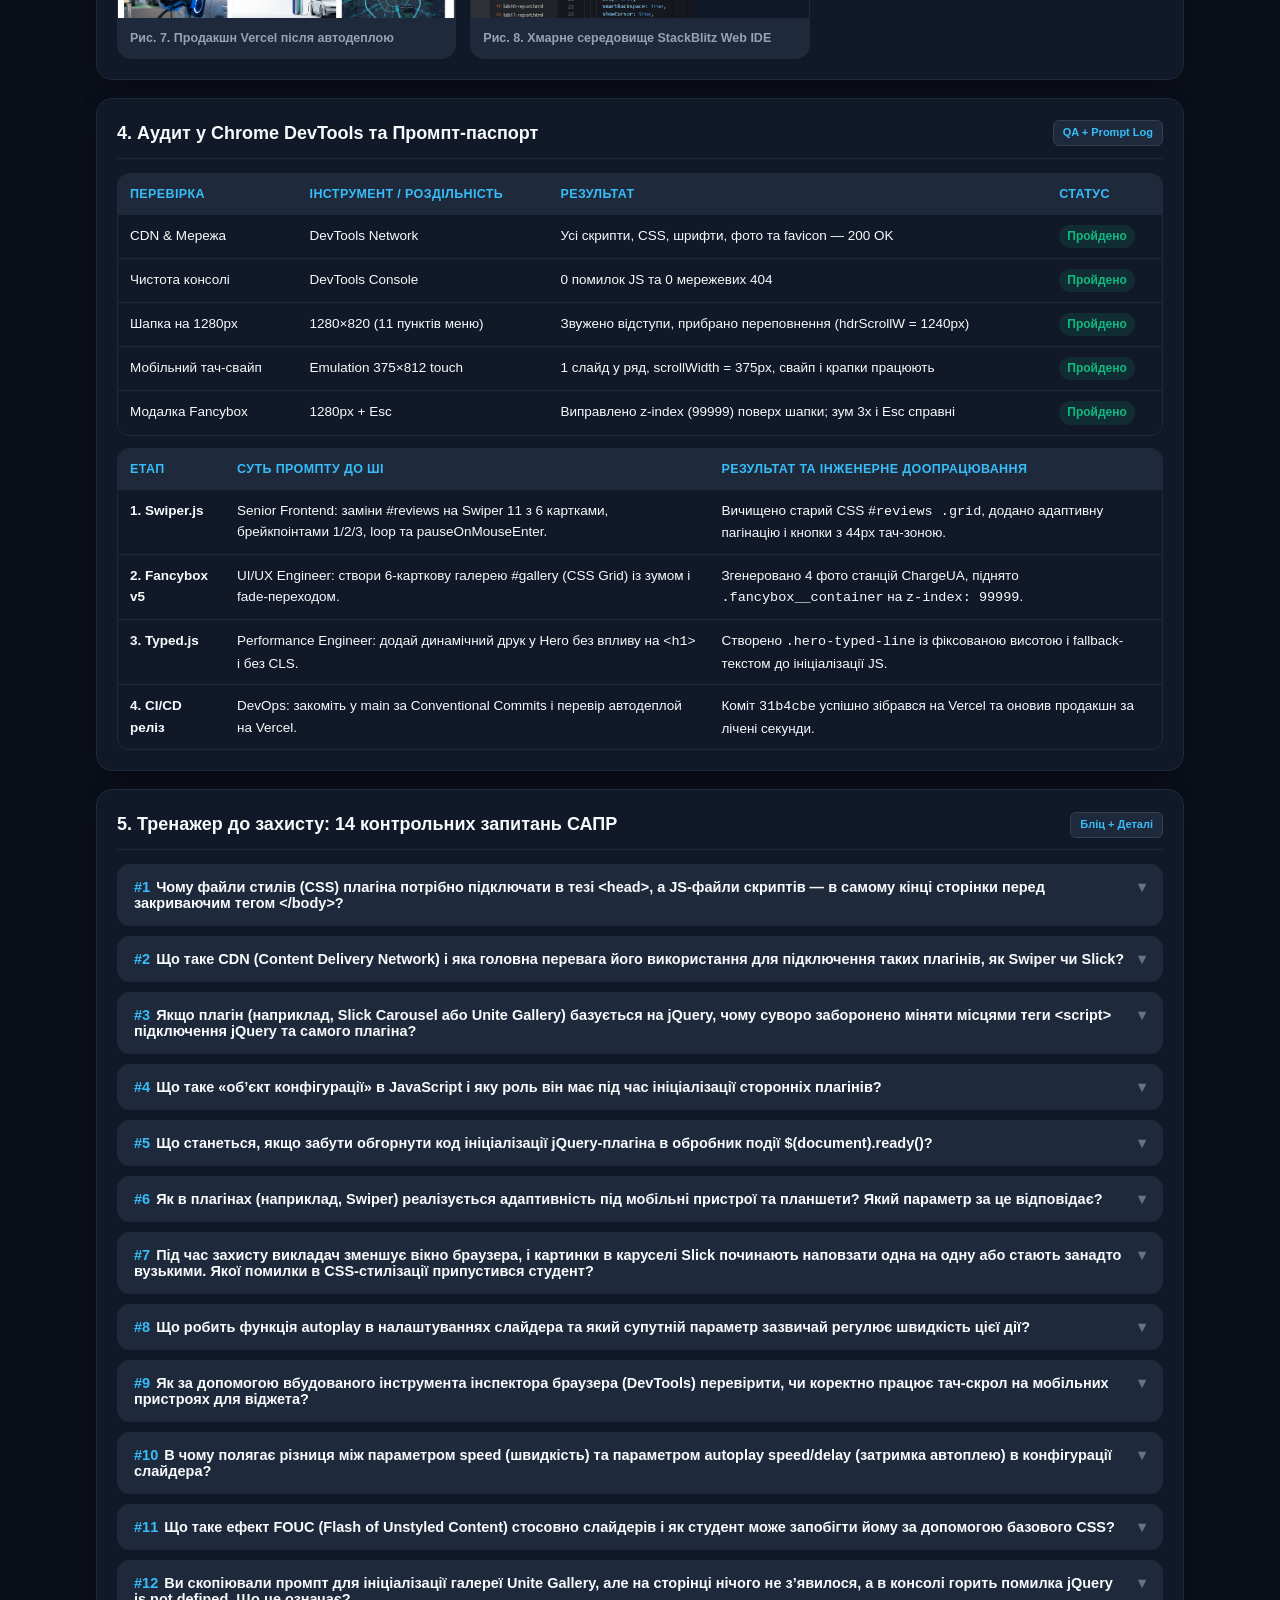
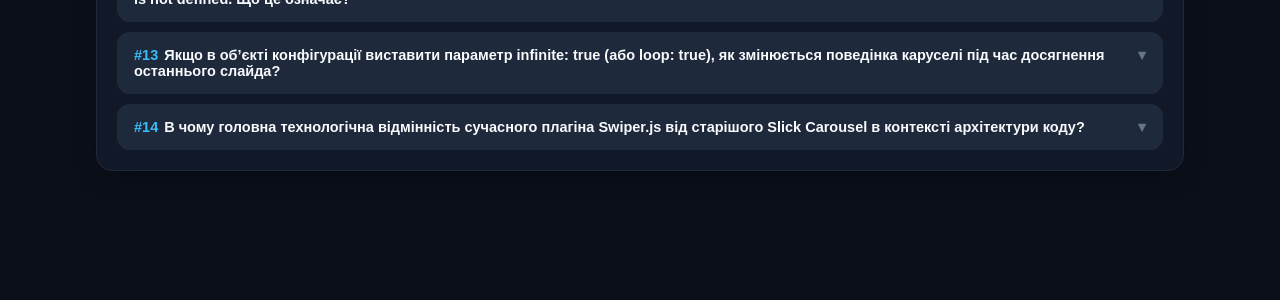
==== commit f3fd0107: "docs: додано посилання та скріншот StackBlitz IDE у звіт-сайт ЛР №10" ====
--- a/lab10-report.html
+++ b/lab10-report.html
@@ -619,7 +619,7 @@
           <button type="button" class="chip active" data-filter="all">Усі розділи</button>
           <button type="button" class="chip" data-filter="architecture">Архітектура & CDN</button>
           <button type="button" class="chip" data-filter="code">Вихідний код</button>
-          <button type="button" class="chip" data-filter="screenshots">Скріншоти (7)</button>
+          <button type="button" class="chip" data-filter="screenshots">Скріншоти (8)</button>
           <button type="button" class="chip" data-filter="qa-prompts">QA & Промпти</button>
           <button type="button" class="chip" data-filter="defense">Захист (14 питань)</button>
         </div>
@@ -642,8 +642,9 @@
         <div class="passport-item"><span>Стан консолі</span><strong>0 помилок JS / 0×404</strong></div>
       </div>
       <div class="links-bar">
-        <a class="btn btn-primary" href="https://chargeua-landing.vercel.app/" target="_blank" rel="noopener">Відкрити Production Demo (Vercel)</a>
-        <a class="btn" href="https://github.com/AndriyLemishka/chargeua-landing/commit/31b4cbe" target="_blank" rel="noopener">Переглянути коміт 31b4cbe на GitHub</a>
+        <a class="btn btn-primary" href="https://chargeua-landing.vercel.app/" target="_blank" rel="noopener">Відкрити Production Demo (Vercel) ↗</a>
+        <a class="btn" href="https://stackblitz.com/~/github.com/AndriyLemishka/chargeua-landing?file=js/media-plugins.js" target="_blank" rel="noopener">Відкрити у StackBlitz Web IDE ↗</a>
+        <a class="btn" href="https://github.com/AndriyLemishka/chargeua-landing/commit/31b4cbe" target="_blank" rel="noopener">Коміт 31b4cbe на GitHub ↗</a>
       </div>
     </section>
 
@@ -805,6 +806,10 @@
           <div class="shot-thumb"><img src="assets/lab10-report/07_vercel_live_demo.png" alt="Живий сайт Vercel" loading="lazy"></div>
           <figcaption class="shot-cap">Рис. 7. Продакшн Vercel після автодеплою</figcaption>
         </figure>
+        <figure class="shot-card" onclick="openLightbox('assets/lab10-report/08_stackblitz_ide.png', 'Рис. 8. Робоче середовище StackBlitz Web IDE з модулем js/media-plugins.js')">
+          <div class="shot-thumb"><img src="assets/lab10-report/08_stackblitz_ide.png" alt="StackBlitz Web IDE" loading="lazy"></div>
+          <figcaption class="shot-cap">Рис. 8. Хмарне середовище StackBlitz Web IDE</figcaption>
+        </figure>
       </div>
     </section>
 
